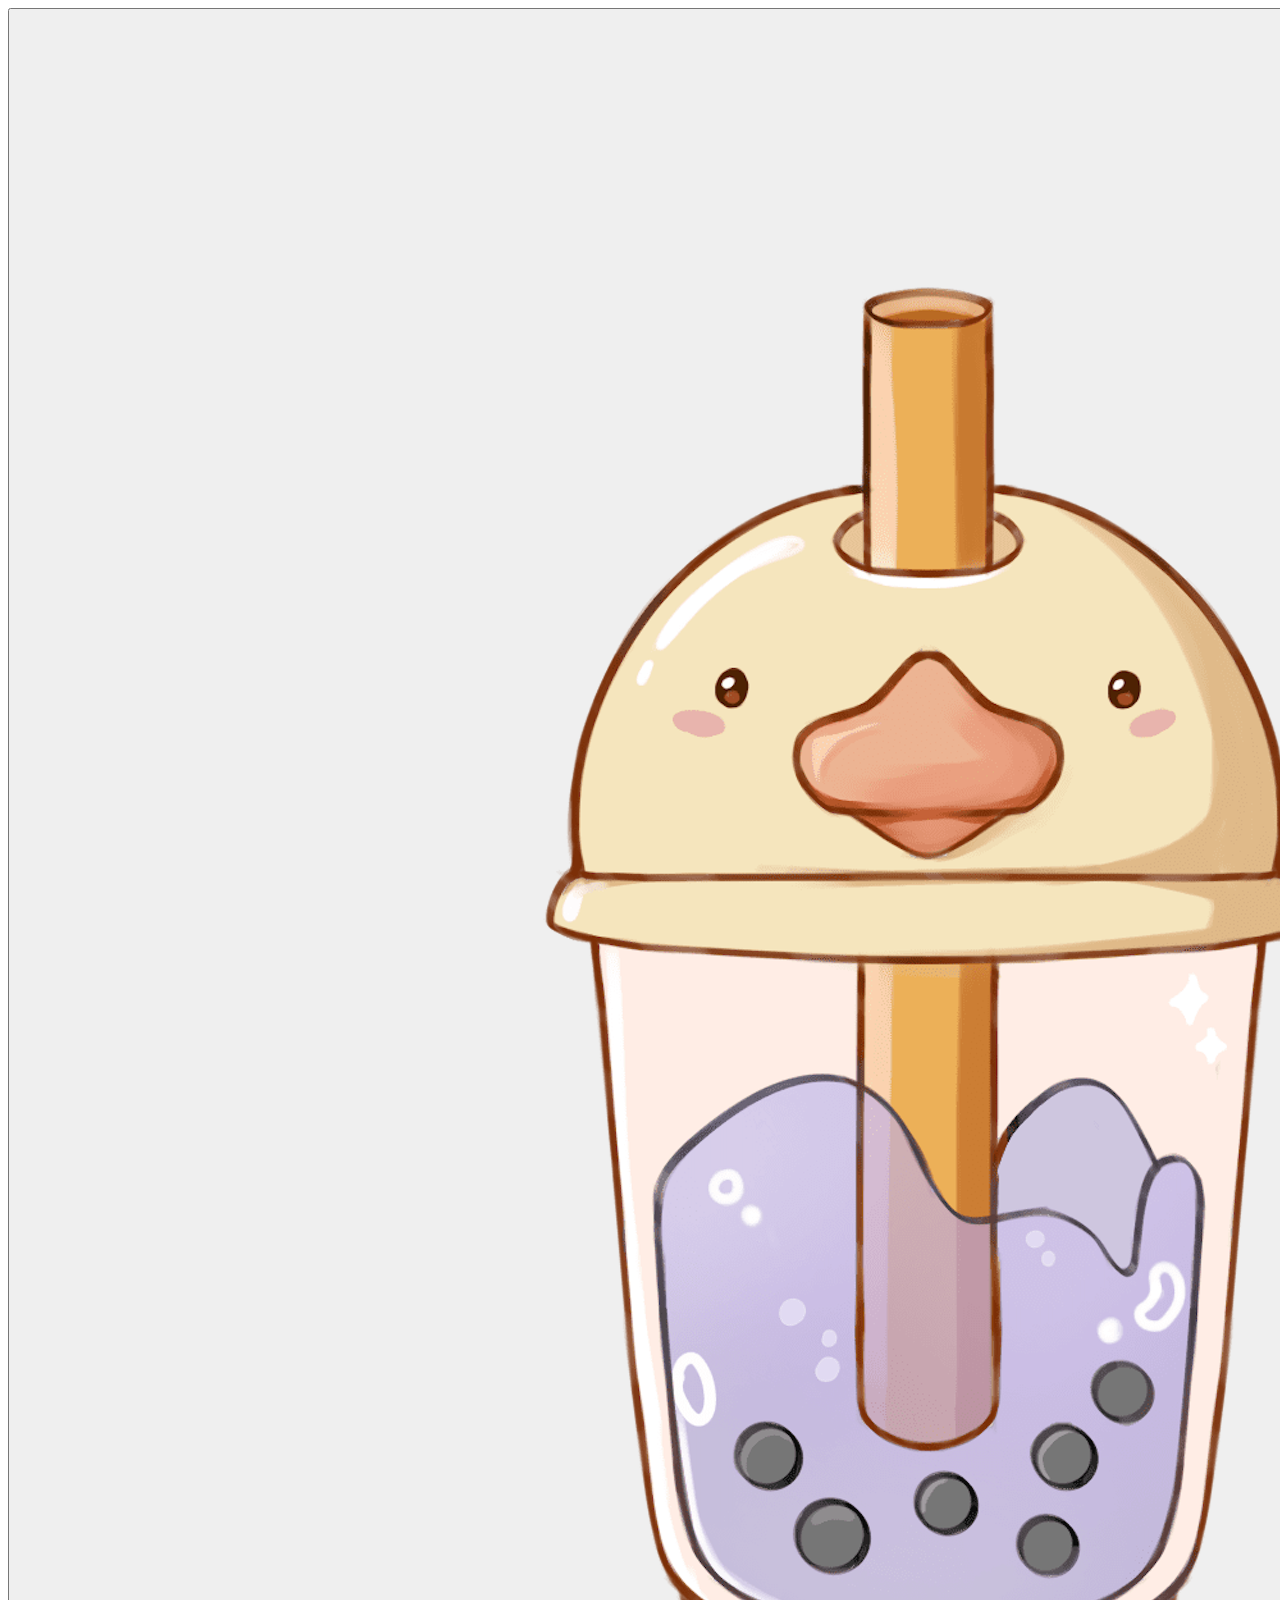
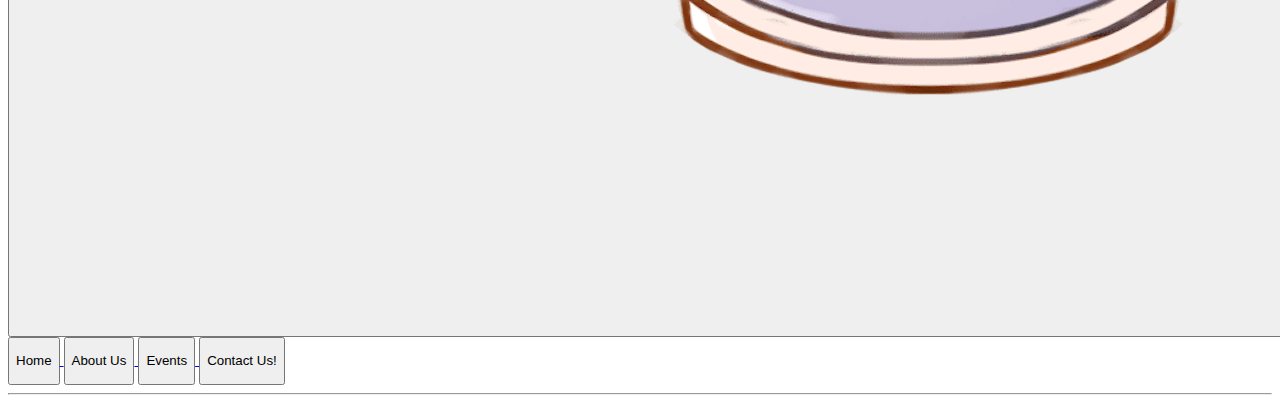
==== about us.html @ b9225ef2 "Add files via upload" ====
<!DOCTYPE html>
<html lang="en">
<head>
    <title>About Us!</title>
</head>
<body>
    <div>   
        <button class = logo-button>
            <img class = "logo" src="ldd_logo.webp">
        </button>

    <a href="https://jibinator1.github.io/Laurier-Drinks-Delight-Website/">
        <button class = home-button>
            <p style = "text-align:center ;">
                Home
            </p>
        </button>
    </a>

    <a href="https://jibinator1.github.io/Laurier-Drinks-Delight-Website/about.html">
        <button class = about-us-button>
            <p style = "text-align:center ;">
                About Us
            </p>
        </button>
    </a>

    <a href = "https://jibinator1.github.io/Laurier-Drinks-Delight-Website/about.html">
        <button class = events-button>
            <p style = "text-align:center ;">
                Events   
            </p>
        </button>
    </a>

    <a href = "https://jibinator1.github.io/Laurier-Drinks-Delight-Website/events.html">
        <button class = contact-us-button>
            <p style = "text-align:center ;">
                Contact Us!
            </p>
        </button>
    </a>
    </div>
    <hr class = hr>
    
</body>
</html>
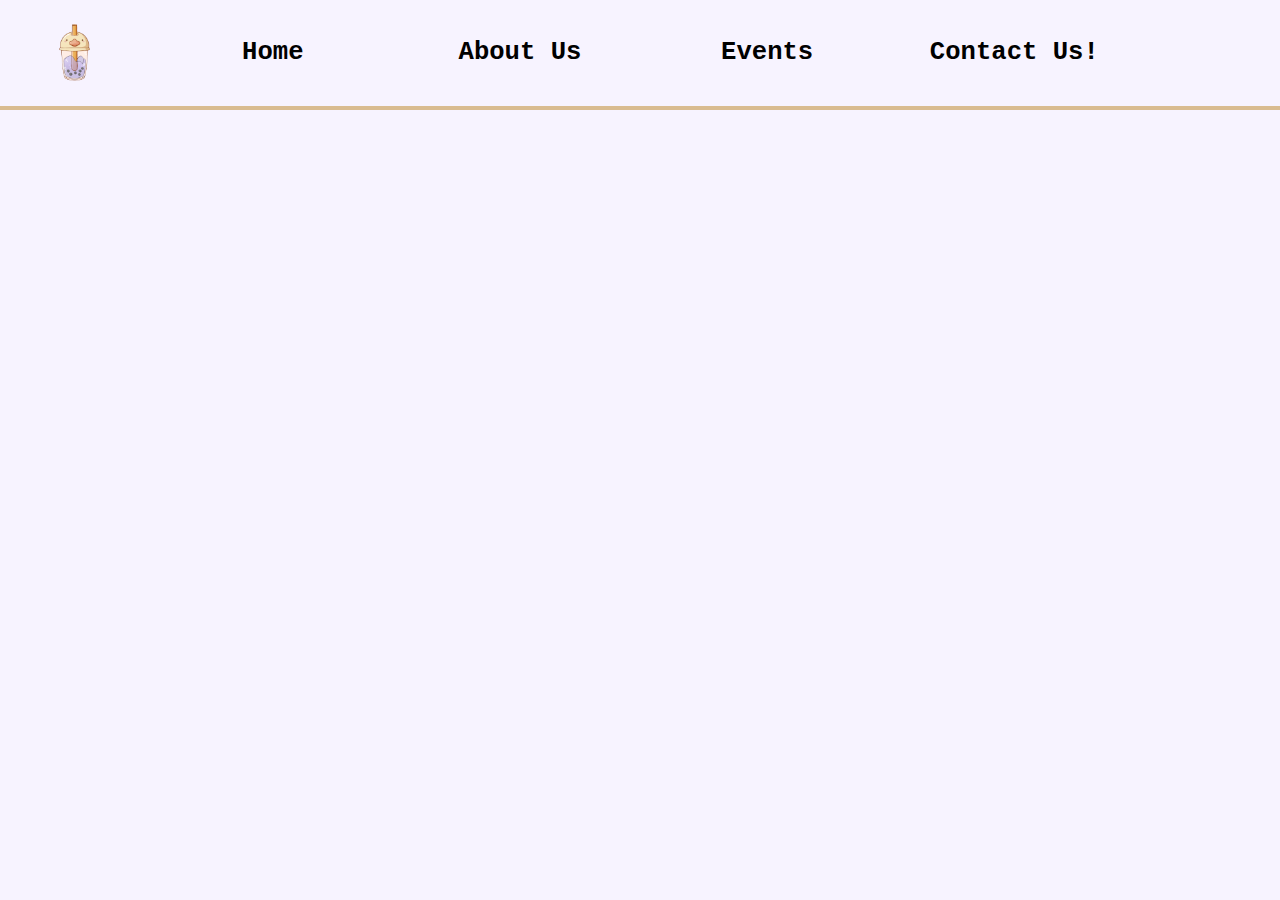
==== commit 7598de36: "Add files via upload" ====
--- a/about us.html
+++ b/about us.html
@@ -2,6 +2,7 @@
 <html lang="en">
 <head>
     <title>About Us!</title>
+    <link rel = "stylesheet" href = "front page.css">
 </head>
 <body>
     <div>   
--- a/front page.css
+++ b/front page.css
@@ -0,0 +1,122 @@
+p {
+    font-family: 'Courier New';
+}
+body {
+    margin: 0;
+    background-color: #f7f3ff
+    ;
+  }
+  a {
+    text-decoration: none;
+  }
+  .hr {
+  display: block;
+  height: 1px;
+  border: 0;
+  border-top: 4px solid #D9BB90;
+  margin-top: 0;
+  padding: 0;
+
+}
+
+.logo {
+    width: 60%;
+    display: inline-block;
+    margin: 10%;
+    margin-left: 10%;
+    border-radius: 50px;
+}
+
+.logo-button {
+    all: unset;
+    cursor: pointer;
+    margin: 0px;
+    width: 10%;
+    margin-left: 2%;
+    margin-right: 4%;
+}
+
+.home-button {
+    all: unset;
+    cursor: pointer;
+    margin: 0px;
+    width: 10%;
+    font-size: 2vw;
+    vertical-align:top;
+    font-weight: bold;
+    margin-right: 4%;
+    margin-top: 1%;
+    color: black;
+}
+.home-button:hover {
+    color: gray;
+}
+
+.about-us-button {
+    all: unset;
+    cursor: pointer;
+    margin: 0px;
+    width: 20%;
+    font-size: 2vw;
+    vertical-align:top;
+    font-weight: bold;
+    margin-top: 1%;
+    margin-right: 4%;
+    color: black;
+}
+.about-us-button:hover {
+    color: gray;
+}
+
+.events-button {
+    all: unset;
+    cursor: pointer;
+    margin: 0px;
+    width: 10%;
+    height: 5%;
+    font-size: 2vw;
+    vertical-align:top;
+    font-weight: bold;
+    margin-top: 1%;
+    margin-right: 4%;   
+    color: black; 
+}
+.events-button:hover {
+    color: gray;
+}
+
+.contact-us-button {
+    all: unset;
+    cursor: pointer;
+    margin: 0px;
+    width: 20%;
+    font-size: 2vw;
+    vertical-align:top;
+    font-weight: bold;
+    margin-top: 1%;
+    margin-right: 4%;
+    color: black;
+}
+.contact-us-button:hover {
+    color: gray;
+}
+
+.intro {
+    font-weight: bold;
+    margin: 0px;
+    margin-left: 15px;
+    font-size: 2vw;
+    width: 20%;
+}
+
+.name {
+    font-weight: bold;
+    margin: 0px;
+    margin-left: 15px;
+    font-size: 40px;
+    width: 500px;
+    font-size: 3vw;
+    width: 1200px;
+}
+
+
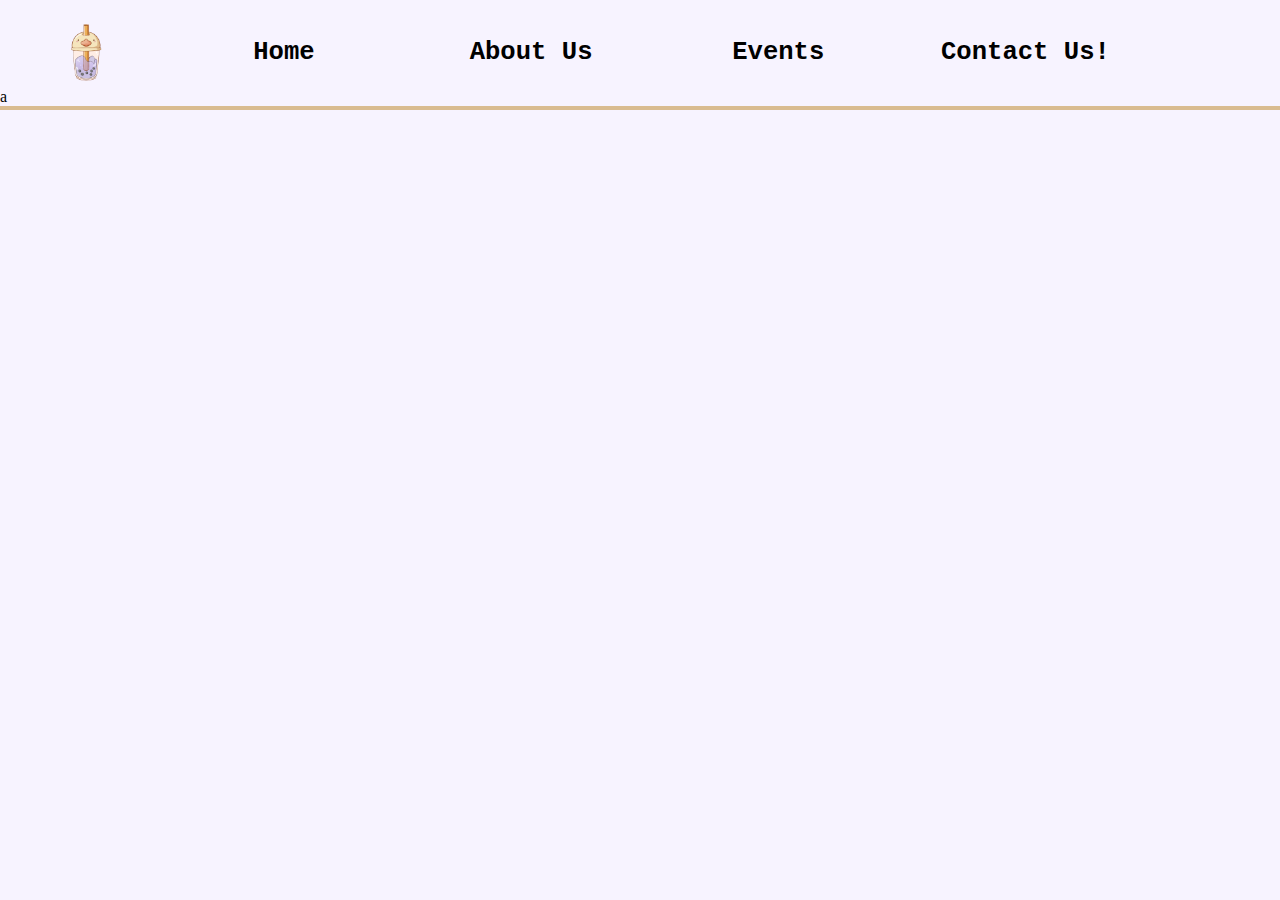
==== commit d65d1d96: "Add files via upload" ====
--- a/about us.html
+++ b/about us.html
@@ -5,42 +5,42 @@
     <link rel = "stylesheet" href = "front page.css">
 </head>
 <body>
-    <div>   
+    <div>   a
         <button class = logo-button>
             <img class = "logo" src="ldd_logo.webp">
         </button>
 
-    <a href="https://jibinator1.github.io/Laurier-Drinks-Delight-Website/">
-        <button class = home-button>
-            <p style = "text-align:center ;">
-                Home
-            </p>
-        </button>
-    </a>
+        <a href="https://jibinator1.github.io/Laurier-Drinks-Delight-Website/">
+            <button class = home-button>
+                <p style = "text-align:center ;">
+                    Home
+                </p>
+            </button>
+        </a>
 
-    <a href="https://jibinator1.github.io/Laurier-Drinks-Delight-Website/about.html">
-        <button class = about-us-button>
-            <p style = "text-align:center ;">
-                About Us
-            </p>
-        </button>
-    </a>
+        <a href="https://jibinator1.github.io/Laurier-Drinks-Delight-Website/about us.html">
+            <button class = about-us-button>
+                <p style = "text-align:center ;">
+                    About Us
+                </p>
+            </button>
+        </a>
 
-    <a href = "https://jibinator1.github.io/Laurier-Drinks-Delight-Website/about.html">
-        <button class = events-button>
-            <p style = "text-align:center ;">
-                Events   
-            </p>
-        </button>
-    </a>
+        <a href = "https://jibinator1.github.io/Laurier-Drinks-Delight-Website/events.html">
+            <button class = events-button>
+                <p style = "text-align:center ;">
+                    Events   
+                </p>
+            </button>
+        </a>
 
-    <a href = "https://jibinator1.github.io/Laurier-Drinks-Delight-Website/events.html">
-        <button class = contact-us-button>
-            <p style = "text-align:center ;">
-                Contact Us!
-            </p>
-        </button>
-    </a>
+        <a href = "https://jibinator1.github.io/Laurier-Drinks-Delight-Website/contact us.html">
+            <button class = contact-us-button>
+                <p style = "text-align:center ;">
+                    Contact Us!
+                </p>
+            </button>
+        </a>
     </div>
     <hr class = hr>
     
